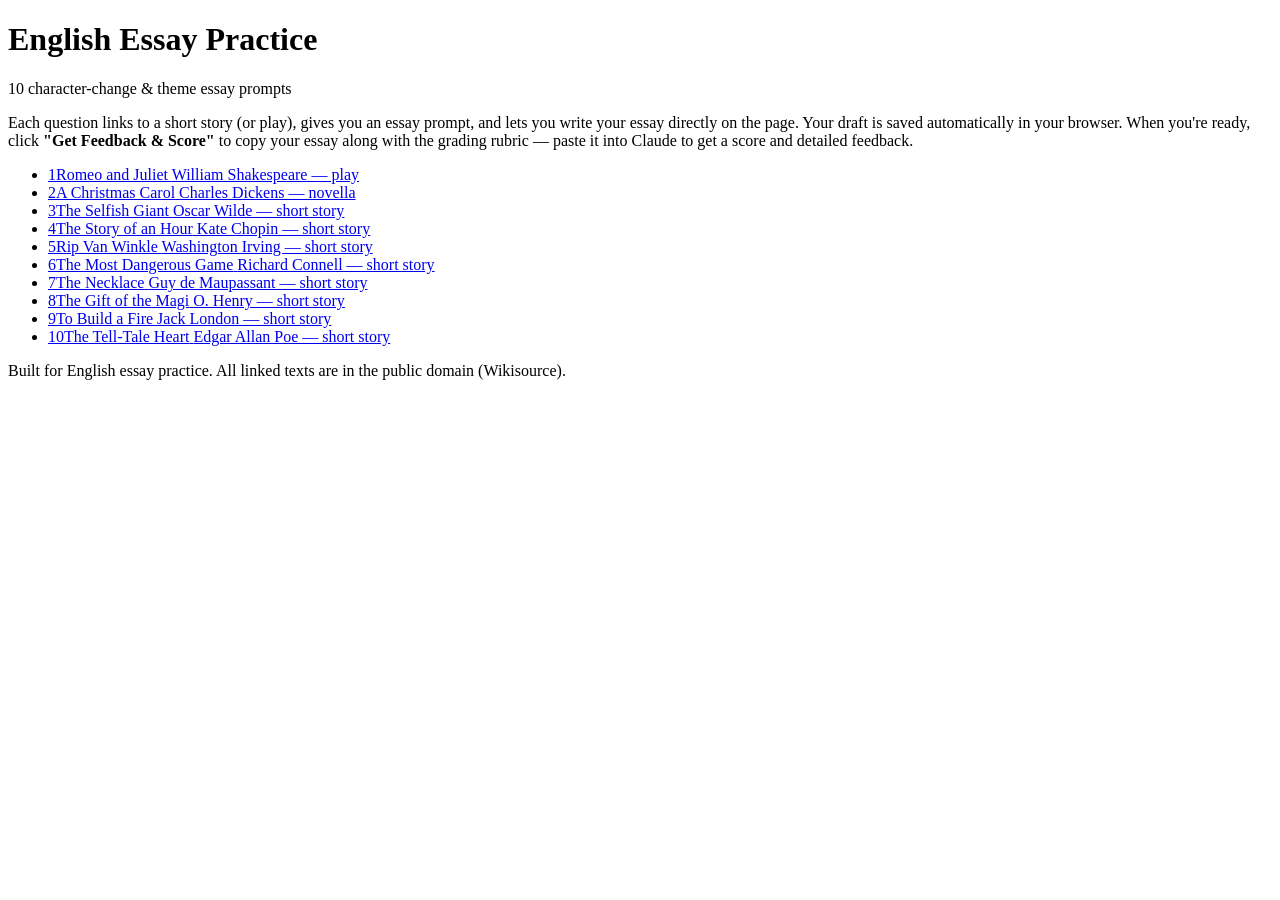
==== index.html @ cc08bafa "Add files via upload" ====
<!DOCTYPE html>
<html lang="en">
<head>
<meta charset="UTF-8">
<meta name="viewport" content="width=device-width, initial-scale=1.0">
<title>English Essay Practice</title>
<link rel="stylesheet" href="css/style.css">
</head>
<body>
<header class="site-header">
  <h1>English Essay Practice</h1>
  <p>10 character-change &amp; theme essay prompts</p>
</header>
<main>
  <div class="intro">
    <p>Each question links to a short story (or play), gives you an essay
    prompt, and lets you write your essay directly on the page. Your draft
    is saved automatically in your browser. When you're ready, click
    <strong>"Get Feedback &amp; Score"</strong> to copy your essay along
    with the grading rubric &mdash; paste it into Claude to get a score and
    detailed feedback.</p>
  </div>

  <ul class="question-list">
    <li><a class="question-card" href="questions/q1.html">
      <span class="q-num">1</span><span class="q-title">Romeo and Juliet</span>
      <span class="q-sub">William Shakespeare &mdash; play</span>
    </a></li>
    <li><a class="question-card" href="questions/q2.html">
      <span class="q-num">2</span><span class="q-title">A Christmas Carol</span>
      <span class="q-sub">Charles Dickens &mdash; novella</span>
    </a></li>
    <li><a class="question-card" href="questions/q3.html">
      <span class="q-num">3</span><span class="q-title">The Selfish Giant</span>
      <span class="q-sub">Oscar Wilde &mdash; short story</span>
    </a></li>
    <li><a class="question-card" href="questions/q4.html">
      <span class="q-num">4</span><span class="q-title">The Story of an Hour</span>
      <span class="q-sub">Kate Chopin &mdash; short story</span>
    </a></li>
    <li><a class="question-card" href="questions/q5.html">
      <span class="q-num">5</span><span class="q-title">Rip Van Winkle</span>
      <span class="q-sub">Washington Irving &mdash; short story</span>
    </a></li>
    <li><a class="question-card" href="questions/q6.html">
      <span class="q-num">6</span><span class="q-title">The Most Dangerous Game</span>
      <span class="q-sub">Richard Connell &mdash; short story</span>
    </a></li>
    <li><a class="question-card" href="questions/q7.html">
      <span class="q-num">7</span><span class="q-title">The Necklace</span>
      <span class="q-sub">Guy de Maupassant &mdash; short story</span>
    </a></li>
    <li><a class="question-card" href="questions/q8.html">
      <span class="q-num">8</span><span class="q-title">The Gift of the Magi</span>
      <span class="q-sub">O. Henry &mdash; short story</span>
    </a></li>
    <li><a class="question-card" href="questions/q9.html">
      <span class="q-num">9</span><span class="q-title">To Build a Fire</span>
      <span class="q-sub">Jack London &mdash; short story</span>
    </a></li>
    <li><a class="question-card" href="questions/q10.html">
      <span class="q-num">10</span><span class="q-title">The Tell-Tale Heart</span>
      <span class="q-sub">Edgar Allan Poe &mdash; short story</span>
    </a></li>
  </ul>
</main>
<footer>Built for English essay practice. All linked texts are in the public domain (Wikisource).</footer>
</body>
</html>
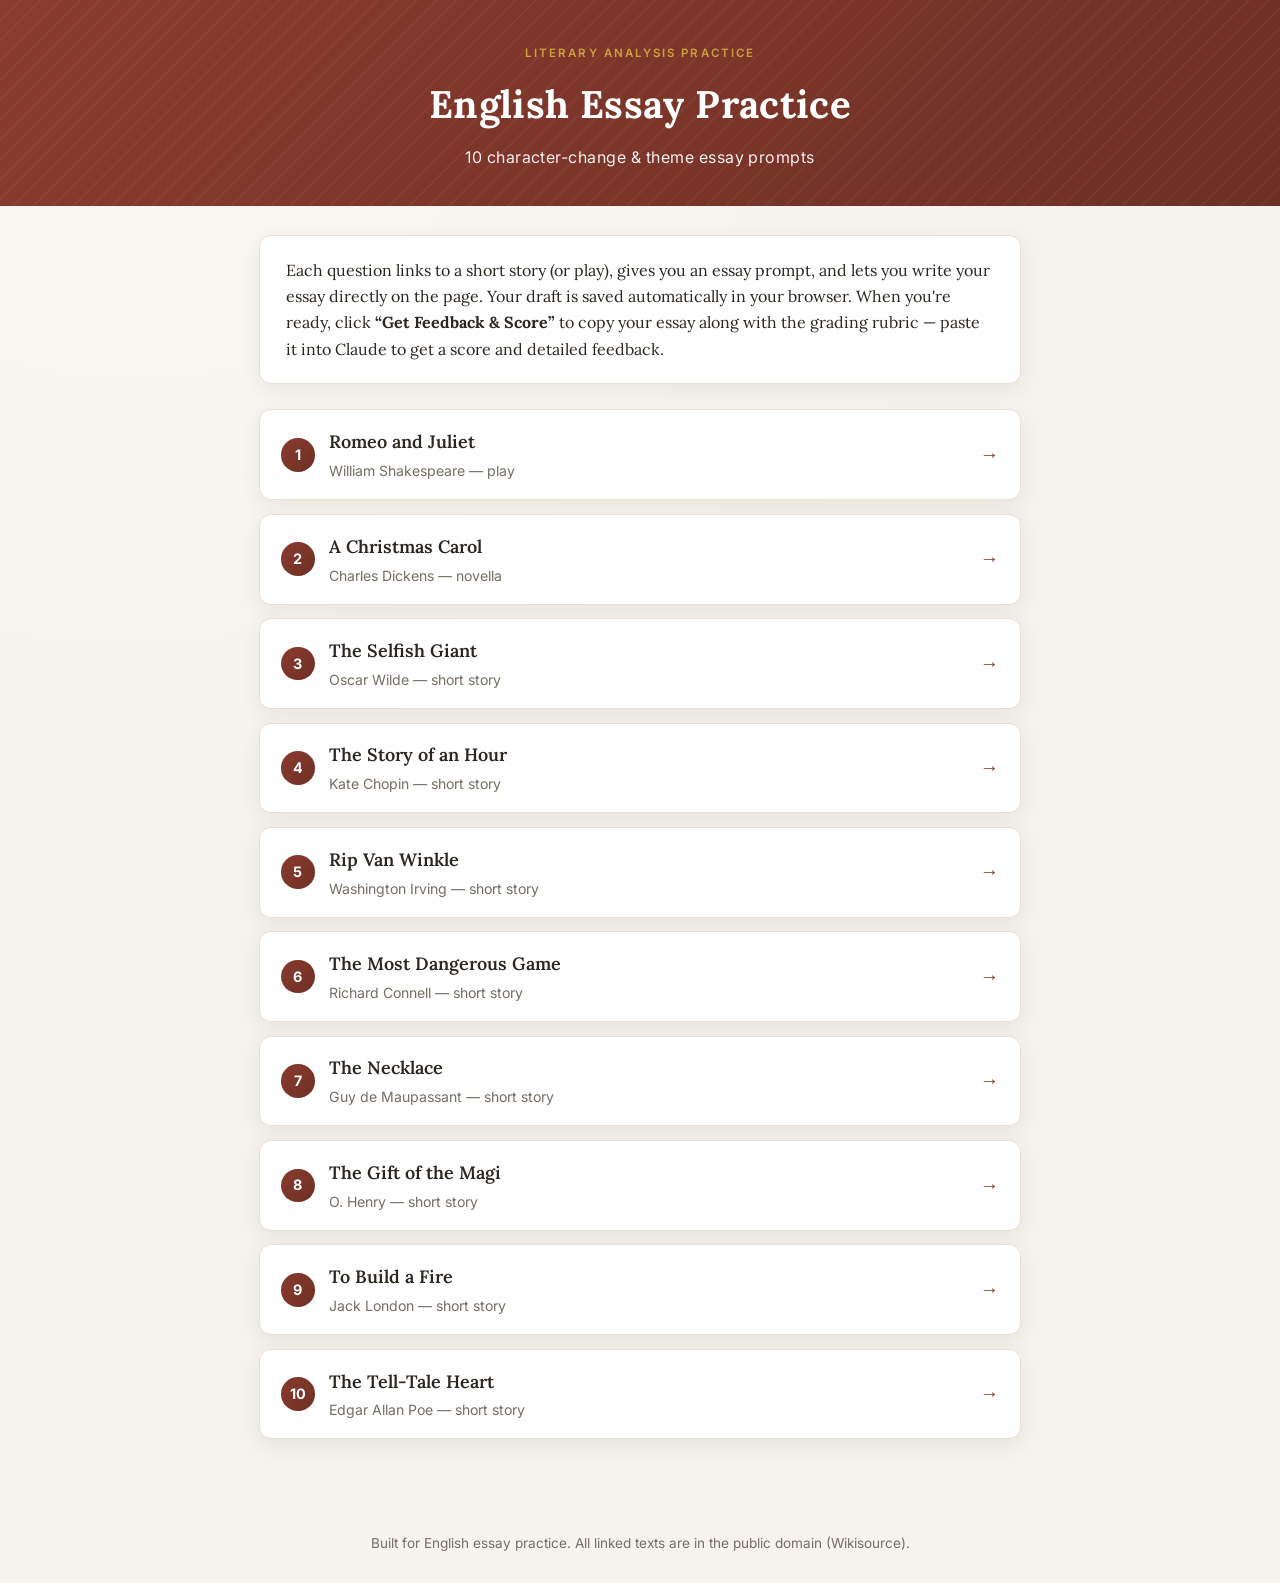
==== commit 844d7060: "Add files via upload" ====
--- a/index.html
+++ b/index.html
@@ -4,10 +4,11 @@
 <meta charset="UTF-8">
 <meta name="viewport" content="width=device-width, initial-scale=1.0">
 <title>English Essay Practice</title>
-<link rel="stylesheet" href="css/style.css">
+<link rel="stylesheet" href="style.css">
 </head>
 <body>
 <header class="site-header">
+  <span class="eyebrow">Literary Analysis Practice</span>
   <h1>English Essay Practice</h1>
   <p>10 character-change &amp; theme essay prompts</p>
 </header>
@@ -16,51 +17,61 @@
     <p>Each question links to a short story (or play), gives you an essay
     prompt, and lets you write your essay directly on the page. Your draft
     is saved automatically in your browser. When you're ready, click
-    <strong>"Get Feedback &amp; Score"</strong> to copy your essay along
+    <strong>&ldquo;Get Feedback &amp; Score&rdquo;</strong> to copy your essay along
     with the grading rubric &mdash; paste it into Claude to get a score and
     detailed feedback.</p>
   </div>
 
   <ul class="question-list">
-    <li><a class="question-card" href="questions/q1.html">
-      <span class="q-num">1</span><span class="q-title">Romeo and Juliet</span>
-      <span class="q-sub">William Shakespeare &mdash; play</span>
+    <li><a class="question-card" href="q1.html">
+      <span class="q-num">1</span>
+      <span class="q-text"><span class="q-title">Romeo and Juliet</span><span class="q-sub">William Shakespeare &mdash; play</span></span>
+      <span class="q-arrow">&rarr;</span>
     </a></li>
-    <li><a class="question-card" href="questions/q2.html">
-      <span class="q-num">2</span><span class="q-title">A Christmas Carol</span>
-      <span class="q-sub">Charles Dickens &mdash; novella</span>
+    <li><a class="question-card" href="q2.html">
+      <span class="q-num">2</span>
+      <span class="q-text"><span class="q-title">A Christmas Carol</span><span class="q-sub">Charles Dickens &mdash; novella</span></span>
+      <span class="q-arrow">&rarr;</span>
     </a></li>
-    <li><a class="question-card" href="questions/q3.html">
-      <span class="q-num">3</span><span class="q-title">The Selfish Giant</span>
-      <span class="q-sub">Oscar Wilde &mdash; short story</span>
+    <li><a class="question-card" href="q3.html">
+      <span class="q-num">3</span>
+      <span class="q-text"><span class="q-title">The Selfish Giant</span><span class="q-sub">Oscar Wilde &mdash; short story</span></span>
+      <span class="q-arrow">&rarr;</span>
     </a></li>
-    <li><a class="question-card" href="questions/q4.html">
-      <span class="q-num">4</span><span class="q-title">The Story of an Hour</span>
-      <span class="q-sub">Kate Chopin &mdash; short story</span>
+    <li><a class="question-card" href="q4.html">
+      <span class="q-num">4</span>
+      <span class="q-text"><span class="q-title">The Story of an Hour</span><span class="q-sub">Kate Chopin &mdash; short story</span></span>
+      <span class="q-arrow">&rarr;</span>
     </a></li>
-    <li><a class="question-card" href="questions/q5.html">
-      <span class="q-num">5</span><span class="q-title">Rip Van Winkle</span>
-      <span class="q-sub">Washington Irving &mdash; short story</span>
+    <li><a class="question-card" href="q5.html">
+      <span class="q-num">5</span>
+      <span class="q-text"><span class="q-title">Rip Van Winkle</span><span class="q-sub">Washington Irving &mdash; short story</span></span>
+      <span class="q-arrow">&rarr;</span>
     </a></li>
-    <li><a class="question-card" href="questions/q6.html">
-      <span class="q-num">6</span><span class="q-title">The Most Dangerous Game</span>
-      <span class="q-sub">Richard Connell &mdash; short story</span>
+    <li><a class="question-card" href="q6.html">
+      <span class="q-num">6</span>
+      <span class="q-text"><span class="q-title">The Most Dangerous Game</span><span class="q-sub">Richard Connell &mdash; short story</span></span>
+      <span class="q-arrow">&rarr;</span>
     </a></li>
-    <li><a class="question-card" href="questions/q7.html">
-      <span class="q-num">7</span><span class="q-title">The Necklace</span>
-      <span class="q-sub">Guy de Maupassant &mdash; short story</span>
+    <li><a class="question-card" href="q7.html">
+      <span class="q-num">7</span>
+      <span class="q-text"><span class="q-title">The Necklace</span><span class="q-sub">Guy de Maupassant &mdash; short story</span></span>
+      <span class="q-arrow">&rarr;</span>
     </a></li>
-    <li><a class="question-card" href="questions/q8.html">
-      <span class="q-num">8</span><span class="q-title">The Gift of the Magi</span>
-      <span class="q-sub">O. Henry &mdash; short story</span>
+    <li><a class="question-card" href="q8.html">
+      <span class="q-num">8</span>
+      <span class="q-text"><span class="q-title">The Gift of the Magi</span><span class="q-sub">O. Henry &mdash; short story</span></span>
+      <span class="q-arrow">&rarr;</span>
     </a></li>
-    <li><a class="question-card" href="questions/q9.html">
-      <span class="q-num">9</span><span class="q-title">To Build a Fire</span>
-      <span class="q-sub">Jack London &mdash; short story</span>
+    <li><a class="question-card" href="q9.html">
+      <span class="q-num">9</span>
+      <span class="q-text"><span class="q-title">To Build a Fire</span><span class="q-sub">Jack London &mdash; short story</span></span>
+      <span class="q-arrow">&rarr;</span>
     </a></li>
-    <li><a class="question-card" href="questions/q10.html">
-      <span class="q-num">10</span><span class="q-title">The Tell-Tale Heart</span>
-      <span class="q-sub">Edgar Allan Poe &mdash; short story</span>
+    <li><a class="question-card" href="q10.html">
+      <span class="q-num">10</span>
+      <span class="q-text"><span class="q-title">The Tell-Tale Heart</span><span class="q-sub">Edgar Allan Poe &mdash; short story</span></span>
+      <span class="q-arrow">&rarr;</span>
     </a></li>
   </ul>
 </main>
--- a/style.css
+++ b/style.css
@@ -0,0 +1,435 @@
+@import url("https://fonts.googleapis.com/css2?family=Lora:ital,wght@0,400;0,500;0,600;0,700;1,400&family=Inter:wght@400;500;600;700&display=swap");
+
+:root {
+  --bg: #f6f3ee;
+  --card-bg: #ffffff;
+  --ink: #2b2620;
+  --muted: #756e64;
+  --accent: #8a3b2e;
+  --accent-dark: #6e2f24;
+  --accent-light: #f4e6de;
+  --gold: #c9a23e;
+  --border: #e6e0d6;
+  --good: #2e6b3e;
+  --max-width: 800px;
+  --shadow: 0 6px 20px rgba(60, 40, 20, 0.08);
+  --shadow-hover: 0 10px 28px rgba(60, 40, 20, 0.14);
+}
+
+* {
+  box-sizing: border-box;
+}
+
+body {
+  margin: 0;
+  font-family: "Lora", "Georgia", serif;
+  background: var(--bg);
+  background-image: radial-gradient(circle at 10% 0%, #fbf8f3 0%, var(--bg) 45%);
+  color: var(--ink);
+  line-height: 1.65;
+  -webkit-font-smoothing: antialiased;
+}
+
+/* ---------- Header ---------- */
+
+header.site-header {
+  background: linear-gradient(135deg, var(--accent) 0%, var(--accent-dark) 100%);
+  color: #fff;
+  padding: 2.4rem 1rem 2.2rem;
+  text-align: center;
+  position: relative;
+  overflow: hidden;
+}
+
+header.site-header::after {
+  content: "";
+  position: absolute;
+  inset: 0;
+  background: repeating-linear-gradient(
+    135deg,
+    rgba(255, 255, 255, 0.04) 0px,
+    rgba(255, 255, 255, 0.04) 2px,
+    transparent 2px,
+    transparent 14px
+  );
+  pointer-events: none;
+}
+
+header.site-header h1 {
+  margin: 0;
+  font-size: clamp(1.7rem, 5vw, 2.4rem);
+  font-weight: 700;
+  letter-spacing: 0.01em;
+  position: relative;
+}
+
+header.site-header p {
+  margin: 0.5rem 0 0;
+  opacity: 0.92;
+  font-size: 1rem;
+  font-family: "Inter", Arial, sans-serif;
+  letter-spacing: 0.03em;
+  position: relative;
+}
+
+header.site-header .eyebrow {
+  display: inline-block;
+  font-family: "Inter", Arial, sans-serif;
+  font-size: 0.72rem;
+  font-weight: 600;
+  letter-spacing: 0.18em;
+  text-transform: uppercase;
+  color: var(--gold);
+  margin-bottom: 0.6rem;
+  position: relative;
+}
+
+/* ---------- Layout ---------- */
+
+main {
+  max-width: var(--max-width);
+  margin: 0 auto;
+  padding: 1.8rem 1.2rem 4rem;
+}
+
+.intro {
+  background: var(--card-bg);
+  border: 1px solid var(--border);
+  border-radius: 12px;
+  padding: 1.3rem 1.6rem;
+  margin-bottom: 1.6rem;
+  box-shadow: var(--shadow);
+}
+
+.intro p {
+  margin: 0;
+}
+
+/* ---------- Question list ---------- */
+
+.question-list {
+  list-style: none;
+  margin: 0;
+  padding: 0;
+  display: grid;
+  gap: 0.85rem;
+}
+
+.question-card {
+  display: flex;
+  align-items: center;
+  gap: 0.9rem;
+  background: var(--card-bg);
+  border: 1px solid var(--border);
+  border-radius: 12px;
+  padding: 1.05rem 1.3rem;
+  text-decoration: none;
+  color: var(--ink);
+  box-shadow: var(--shadow);
+  transition: box-shadow 0.18s ease, transform 0.18s ease, border-color 0.18s ease;
+}
+
+.question-card:hover {
+  box-shadow: var(--shadow-hover);
+  transform: translateY(-2px);
+  border-color: var(--accent);
+}
+
+.question-card .q-num {
+  flex-shrink: 0;
+  display: flex;
+  align-items: center;
+  justify-content: center;
+  background: linear-gradient(135deg, var(--accent) 0%, var(--accent-dark) 100%);
+  color: #fff;
+  font-weight: 700;
+  border-radius: 50%;
+  width: 2.1rem;
+  height: 2.1rem;
+  font-family: "Inter", Arial, sans-serif;
+  font-size: 0.9rem;
+}
+
+.question-card .q-text {
+  display: flex;
+  flex-direction: column;
+}
+
+.question-card .q-title {
+  font-size: 1.12rem;
+  font-weight: 600;
+}
+
+.question-card .q-sub {
+  display: block;
+  color: var(--muted);
+  font-size: 0.88rem;
+  font-family: "Inter", Arial, sans-serif;
+  margin-top: 0.15rem;
+}
+
+.question-card .q-arrow {
+  margin-left: auto;
+  color: var(--accent);
+  font-size: 1.2rem;
+  flex-shrink: 0;
+  transition: transform 0.18s ease;
+}
+
+.question-card:hover .q-arrow {
+  transform: translateX(3px);
+}
+
+/* ---------- Question page ---------- */
+
+.back-link {
+  display: inline-flex;
+  align-items: center;
+  gap: 0.35rem;
+  margin-bottom: 1.2rem;
+  color: var(--accent);
+  text-decoration: none;
+  font-size: 0.92rem;
+  font-family: "Inter", Arial, sans-serif;
+  font-weight: 600;
+}
+
+.back-link:hover {
+  text-decoration: underline;
+}
+
+.text-link-box {
+  background: var(--accent-light);
+  border: 1px solid var(--accent);
+  border-radius: 12px;
+  padding: 1.1rem 1.4rem;
+  margin-bottom: 1.3rem;
+}
+
+.text-link-box a.story-link {
+  font-weight: 700;
+  color: var(--accent-dark);
+  font-size: 1.08rem;
+  text-decoration: none;
+}
+
+.text-link-box a.story-link:hover {
+  text-decoration: underline;
+}
+
+.text-link-box .meta {
+  color: var(--muted);
+  font-size: 0.88rem;
+  margin-top: 0.35rem;
+  font-family: "Inter", Arial, sans-serif;
+}
+
+.prompt-box,
+.requirements,
+.rubric-section,
+.essay-section {
+  background: var(--card-bg);
+  border: 1px solid var(--border);
+  border-radius: 12px;
+  padding: 1.2rem 1.4rem;
+  margin-bottom: 1.3rem;
+  box-shadow: var(--shadow);
+}
+
+.prompt-box {
+  border-left: 5px solid var(--gold);
+}
+
+.prompt-box h2,
+.requirements h2,
+.rubric-section h2,
+.essay-section h2 {
+  margin-top: 0;
+  font-size: 1.12rem;
+  font-weight: 700;
+  display: flex;
+  align-items: center;
+  gap: 0.5rem;
+}
+
+.requirements ul {
+  margin: 0.6rem 0 0;
+  padding-left: 1.4rem;
+}
+
+.requirements li {
+  margin-bottom: 0.55rem;
+}
+
+.rubric-section p {
+  color: var(--muted);
+  font-size: 0.95rem;
+  margin-top: 0.4rem;
+}
+
+details.rubric-standard {
+  border: 1px solid var(--border);
+  border-radius: 10px;
+  padding: 0.7rem 1rem;
+  margin-bottom: 0.6rem;
+  background: var(--bg);
+  transition: border-color 0.15s ease;
+}
+
+details.rubric-standard:hover {
+  border-color: var(--gold);
+}
+
+details.rubric-standard summary {
+  cursor: pointer;
+  font-family: "Inter", Arial, sans-serif;
+  font-size: 0.95rem;
+}
+
+dl.rubric-levels {
+  margin: 0.8rem 0 0.2rem;
+}
+
+dl.rubric-levels dt {
+  font-weight: 700;
+  font-family: "Inter", Arial, sans-serif;
+  font-size: 0.88rem;
+  margin-top: 0.7rem;
+  color: var(--accent-dark);
+}
+
+dl.rubric-levels dd {
+  margin: 0.25rem 0 0;
+  color: var(--muted);
+  font-size: 0.92rem;
+}
+
+/* ---------- Essay box ---------- */
+
+textarea#essay {
+  width: 100%;
+  min-height: 320px;
+  font-family: "Lora", "Georgia", serif;
+  font-size: 1.02rem;
+  line-height: 1.7;
+  padding: 1rem;
+  border: 1px solid var(--border);
+  border-radius: 10px;
+  resize: vertical;
+  background: #fffdfa;
+  color: var(--ink);
+  transition: border-color 0.15s ease, box-shadow 0.15s ease;
+}
+
+textarea#essay:focus {
+  outline: none;
+  border-color: var(--accent);
+  box-shadow: 0 0 0 3px var(--accent-light);
+}
+
+.essay-controls {
+  display: flex;
+  flex-wrap: wrap;
+  align-items: center;
+  gap: 0.9rem;
+  margin-top: 0.8rem;
+}
+
+.word-count {
+  font-family: "Inter", Arial, sans-serif;
+  font-size: 0.85rem;
+  color: var(--muted);
+}
+
+button.action-btn {
+  font-family: "Inter", Arial, sans-serif;
+  font-weight: 600;
+  font-size: 0.92rem;
+  padding: 0.65rem 1.2rem;
+  border-radius: 999px;
+  border: 1px solid var(--accent);
+  background: linear-gradient(135deg, var(--accent) 0%, var(--accent-dark) 100%);
+  color: #fff;
+  cursor: pointer;
+  transition: transform 0.12s ease, box-shadow 0.12s ease;
+}
+
+button.action-btn:hover {
+  box-shadow: 0 4px 12px rgba(138, 59, 46, 0.35);
+  transform: translateY(-1px);
+}
+
+button.action-btn.secondary {
+  background: transparent;
+  color: var(--accent);
+}
+
+button.action-btn.secondary:hover {
+  background: var(--accent-light);
+  box-shadow: none;
+}
+
+.save-status {
+  font-family: "Inter", Arial, sans-serif;
+  font-size: 0.85rem;
+  color: var(--good);
+  min-height: 1.2em;
+}
+
+/* ---------- Toast ---------- */
+
+.toast {
+  position: fixed;
+  bottom: 1.4rem;
+  left: 50%;
+  transform: translateX(-50%);
+  background: var(--ink);
+  color: #fff;
+  padding: 0.75rem 1.3rem;
+  border-radius: 999px;
+  font-family: "Inter", Arial, sans-serif;
+  font-size: 0.88rem;
+  box-shadow: 0 8px 24px rgba(0, 0, 0, 0.25);
+  opacity: 0;
+  transition: opacity 0.25s ease, transform 0.25s ease;
+  pointer-events: none;
+  max-width: 90%;
+  text-align: center;
+}
+
+.toast.show {
+  opacity: 1;
+  transform: translateX(-50%) translateY(-4px);
+}
+
+/* ---------- Nav buttons ---------- */
+
+.nav-buttons {
+  display: flex;
+  justify-content: space-between;
+  margin-top: 2.2rem;
+  font-family: "Inter", Arial, sans-serif;
+  font-weight: 600;
+}
+
+.nav-buttons a {
+  text-decoration: none;
+  color: var(--accent);
+  font-size: 0.92rem;
+  transition: color 0.15s ease;
+}
+
+.nav-buttons a:hover {
+  color: var(--accent-dark);
+  text-decoration: underline;
+}
+
+/* ---------- Footer ---------- */
+
+footer {
+  text-align: center;
+  color: var(--muted);
+  font-size: 0.85rem;
+  padding: 1.8rem 1rem;
+  font-family: "Inter", Arial, sans-serif;
+}
